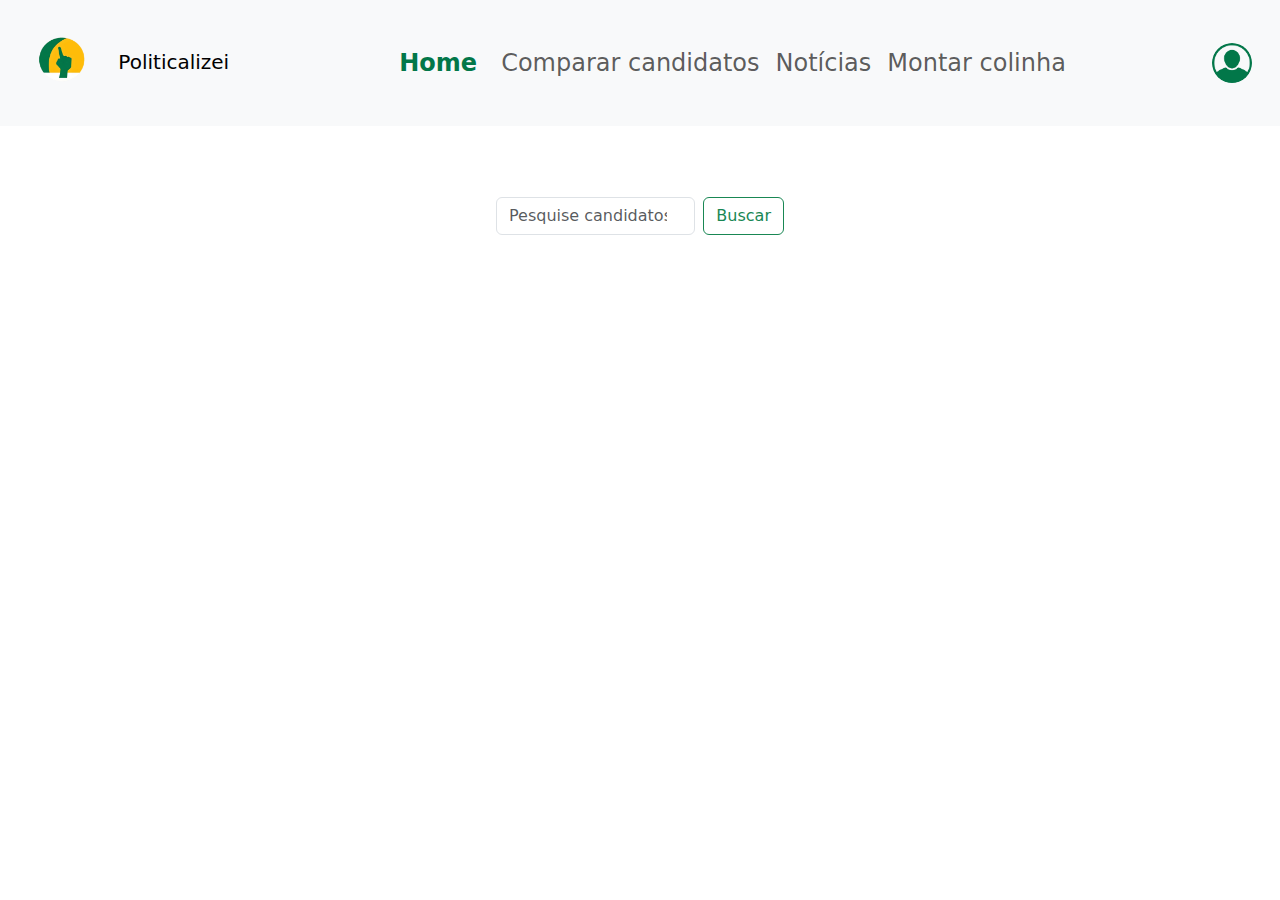
==== index.html @ 37c53d86 "first commit" ====
<!DOCTYPE html>
<html lang="pt-br">

<head>
    <title>Politicalizei</title>
    <meta charset="UTF-8">
    <meta name="viewport" content="width=device-width, initial-scale=1.0">
    <link href="https://cdn.jsdelivr.net/npm/bootstrap@5.3.3/dist/css/bootstrap.min.css" rel="stylesheet"
        integrity="sha384-QWTKZyjpPEjISv5WaRU9OFeRpok6YctnYmDr5pNlyT2bRjXh0JMhjY6hW+ALEwIH" crossorigin="anonymous">
    <link href="styles.css" rel="stylesheet"/>
</head>

<body>
    <nav class="navbar navbar-expand-lg bg-body-tertiary">
        <div class="container-fluid">
            <a class="navbar-brand" href="#">
                <img src="/assets/logo.png" alt="Politicalizei" width="100" height="100">
                Politicalizei
            </a>
          <button class="navbar-toggler" type="button" data-bs-toggle="collapse" data-bs-target="#navbarNav" aria-controls="navbarNav" aria-expanded="false" aria-label="Navegação">
            <span class="navbar-toggler-icon"></span>
          </button>
          <div class="collapse navbar-collapse justify-content-center" id="navbarNav">
            <ul class="navbar-nav">
              <li class="nav-item active">
                <a class="nav-link" aria-current="page" href="index.html">Home</a>
              </li>
              <li class="nav-item">
                <a class="nav-link" href="comparar.html">Comparar candidatos</a>
              </li>
              <li class="nav-item">
                <a class="nav-link" href="noticias.html">Notícias</a>
              </li>
              <li class="nav-item">
                <a class="nav-link" href="colinha.html">Montar colinha</a>
              </li>
            </ul>          
          </div>
          <a class="navbar-brand" href="#">
            <img src="/assets/user.png" alt="user" style="width:40px;" class="rounded-pill"> 
          </a>
        </div>
      </nav>
      <div id="home">
        <div class="container-custom d-flex justify-content-center align-items-center">
            <div class="text-center w-25 p-3" style="min-width: 320px;">
                <form class="d-flex" role="search">
                    <input class="form-control me-2" type="search" placeholder="Pesquise candidatos..." aria-label="Pesquise candidatos...">
                    <button class="btn btn-outline-success" type="submit">Buscar</button>
                  </form>
            </div>
        </div>
      </div>
    <script src="https://cdn.jsdelivr.net/npm/bootstrap@5.3.3/dist/js/bootstrap.bundle.min.js"
        integrity="sha384-YvpcrYf0tY3lHB60NNkmXc5s9fDVZLESaAA55NDzOxhy9GkcIdslK1eN7N6jIeHz"
        crossorigin="anonymous"></script>
    <script src="https://cdn.jsdelivr.net/npm/@popperjs/core@2.11.8/dist/umd/popper.min.js"
        integrity="sha384-I7E8VVD/ismYTF4hNIPjVp/Zjvgyol6VFvRkX/vR+Vc4jQkC+hVqc2pM8ODewa9r"
        crossorigin="anonymous"></script>
    <script src="https://cdn.jsdelivr.net/npm/bootstrap@5.3.3/dist/js/bootstrap.min.js"
        integrity="sha384-0pUGZvbkm6XF6gxjEnlmuGrJXVbNuzT9qBBavbLwCsOGabYfZo0T0to5eqruptLy"
        crossorigin="anonymous"></script>
</body>

</html>
---- styles.css ----
.nav-item {
    /* Define um tamanho de fonte padrão que será sobrescrito pelo JavaScript */
    font-size: 24px;
}

.container-custom {
    height: 20vh; /* Define a altura do contêiner */
}

.nav-item.active , .nav-item.active a {
    color: #027749;
    font-weight: bold;
    padding-right: 0.5rem;
    padding-left: 0.5rem;
  }

.nav-link:hover {
    color: #FFBC09;
    font-weight: bold;
}
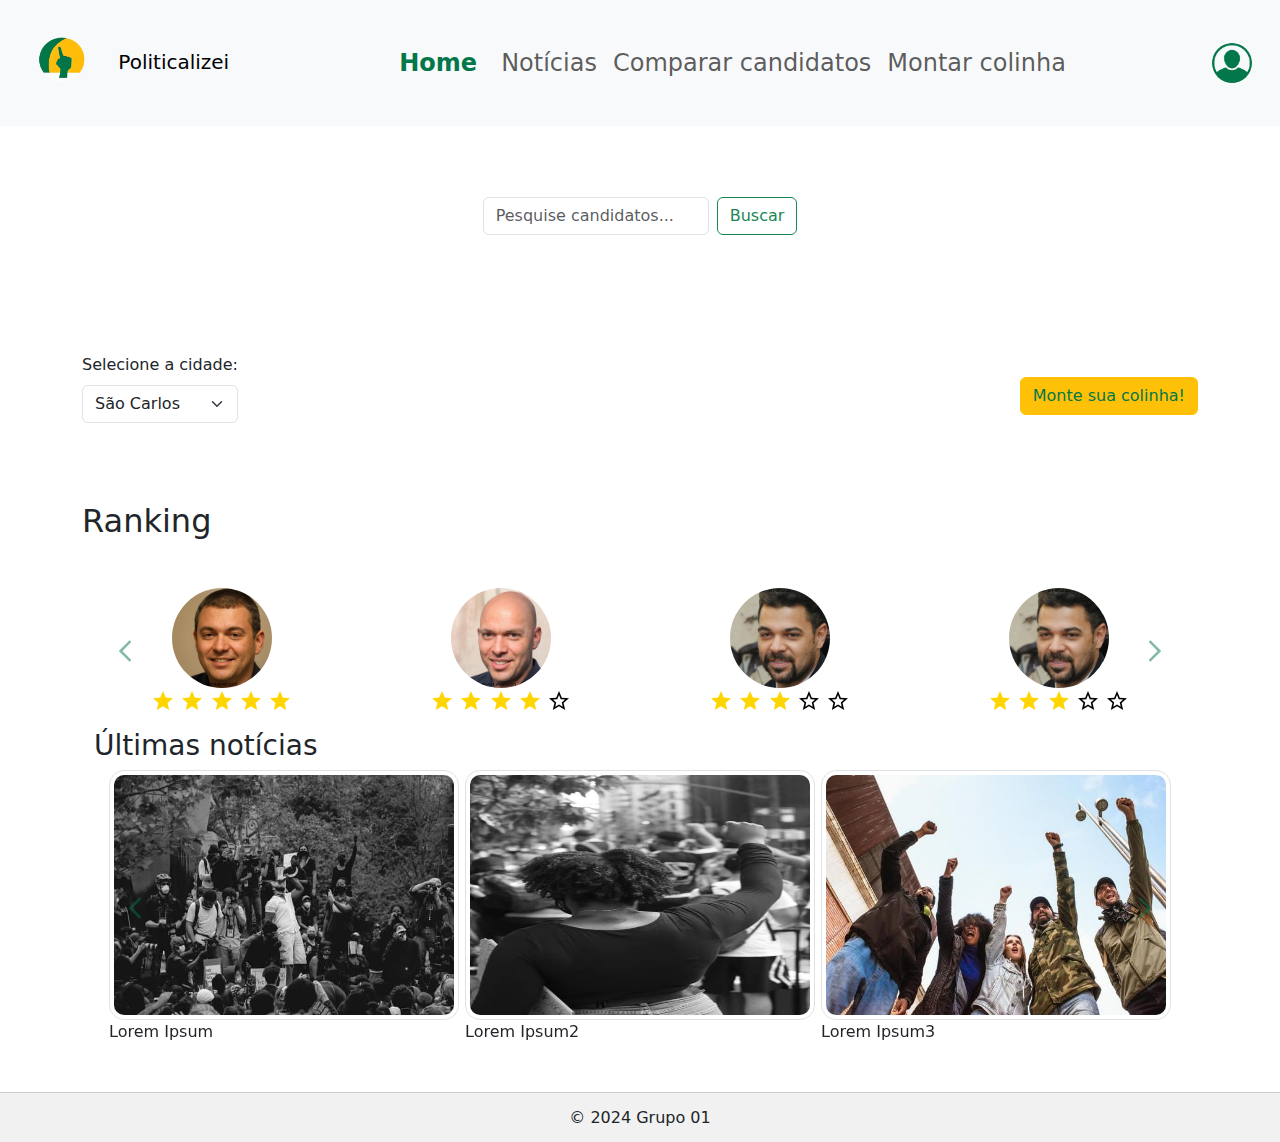
==== commit c0f567b7: "03/08/2024 commit" ====
--- a/index.html
+++ b/index.html
@@ -2,64 +2,369 @@
 <html lang="pt-br">
 
 <head>
-    <title>Politicalizei</title>
-    <meta charset="UTF-8">
-    <meta name="viewport" content="width=device-width, initial-scale=1.0">
-    <link href="https://cdn.jsdelivr.net/npm/bootstrap@5.3.3/dist/css/bootstrap.min.css" rel="stylesheet"
-        integrity="sha384-QWTKZyjpPEjISv5WaRU9OFeRpok6YctnYmDr5pNlyT2bRjXh0JMhjY6hW+ALEwIH" crossorigin="anonymous">
-    <link href="styles.css" rel="stylesheet"/>
+  <title>Politicalizei</title>
+  <meta charset="UTF-8">
+  <meta name="viewport" content="width=device-width, initial-scale=1.0">
+  <link href="https://cdn.jsdelivr.net/npm/bootstrap@5.3.3/dist/css/bootstrap.min.css" rel="stylesheet"
+    integrity="sha384-QWTKZyjpPEjISv5WaRU9OFeRpok6YctnYmDr5pNlyT2bRjXh0JMhjY6hW+ALEwIH" crossorigin="anonymous">
+  <link href="styles.css" rel="stylesheet">
+  <script src="https://code.jquery.com/jquery-1.9.1.min.js"></script>
 </head>
 
 <body>
-    <nav class="navbar navbar-expand-lg bg-body-tertiary">
+  <nav class="navbar navbar-expand-lg bg-body-tertiary">
+    <div class="container-fluid">
+      <a class="navbar-brand" href="#">
+        <img src="/assets/logo.png" alt="Politicalizei" width="100" height="100">
+        Politicalizei
+      </a>
+      <button class="navbar-toggler" type="button" data-bs-toggle="collapse" data-bs-target="#navbarNav"
+        aria-controls="navbarNav" aria-expanded="false" aria-label="Navegação">
+        <span class="navbar-toggler-icon"></span>
+      </button>
+      <div class="collapse navbar-collapse justify-content-center" id="navbarNav">
+        <ul class="navbar-nav">
+          <li class="nav-item active">
+            <a class="nav-link" aria-current="page" href="index.html">Home</a>
+          </li>
+          <li class="nav-item">
+            <a class="nav-link" href="noticias.html">Notícias</a>
+          </li>
+          <li class="nav-item">
+            <a class="nav-link" href="comparar.html">Comparar candidatos</a>
+          </li>
+          <li class="nav-item">
+            <a class="nav-link" href="colinha.html">Montar colinha</a>
+          </li>
+        </ul>
+      </div>
+      <a class="navbar-brand" href="#">
+        <img src="/assets/user.png" alt="user" style="width:40px;" class="rounded-pill">
+      </a>
+    </div>
+  </nav>
+  <div id="home" class="container">
+    <div class="container-custom d-flex justify-content-center align-items-center">
+      <div class="text-center w-40 p-3" style="min-width: 320px;">
+        <form class="d-flex" role="search">
+          <input class="form-control me-2" type="search" placeholder="Pesquise candidatos..."
+            aria-label="Pesquise candidatos...">
+          <button class="btn btn-outline-success" type="submit">Buscar</button>
+        </form>
+      </div>
+    </div>
+    <div class="container-custom d-flex justify-content-between align-items-center">
+      <div class="mb-3">
+        <label for="disabledSelect" class="form-label">Selecione a cidade:</label>
+        <select id="disabledSelect" class="form-select">
+          <option>São Carlos</option>
+          <option>Tiête</option>
+          <option>Araras</option>
+        </select>
+      </div>
+      <div>
+        <button type="button" class="btn btn-warning text-color-azul">Monte sua colinha!</button>
+      </div>
+    </div>
+    <div class="mt-3">
+      <h2>Ranking</h2>
+      <div class="container-fluid mt-5 mb-3">
+        <div id="carouselRanking" class="carousel slide">
+          <div class="carousel-inner">
+            <div class="carousel-item active">
+              <div class="row">
+                <div class="col cand">
+                  <img src="./assets/candidates/can1.jpeg" class="rounded-circle img-cand"
+                    alt="Candidato á prefeito Robson">
+                  <div>
+                    <svg xmlns="http://www.w3.org/2000/svg" width="24" height="24" viewBox="0 0 24 24">
+                      <path fill="#ffd500"
+                        d="M12 17.27L18.18 21l-1.64-7.03L22 9.24l-7.19-.62L12 2L9.19 8.62L2 9.24l5.45 4.73L5.82 21z" />
+                    </svg>
+                    <svg xmlns="http://www.w3.org/2000/svg" width="24" height="24" viewBox="0 0 24 24">
+                      <path fill="#ffd500"
+                        d="M12 17.27L18.18 21l-1.64-7.03L22 9.24l-7.19-.62L12 2L9.19 8.62L2 9.24l5.45 4.73L5.82 21z" />
+                    </svg>
+                    <svg xmlns="http://www.w3.org/2000/svg" width="24" height="24" viewBox="0 0 24 24">
+                      <path fill="#ffd500"
+                        d="M12 17.27L18.18 21l-1.64-7.03L22 9.24l-7.19-.62L12 2L9.19 8.62L2 9.24l5.45 4.73L5.82 21z" />
+                    </svg>
+                    <svg xmlns="http://www.w3.org/2000/svg" width="24" height="24" viewBox="0 0 24 24">
+                      <path fill="#ffd500"
+                        d="M12 17.27L18.18 21l-1.64-7.03L22 9.24l-7.19-.62L12 2L9.19 8.62L2 9.24l5.45 4.73L5.82 21z" />
+                    </svg>
+                    <svg xmlns="http://www.w3.org/2000/svg" width="24" height="24" viewBox="0 0 24 24">
+                      <path fill="#ffd500"
+                        d="M12 17.27L18.18 21l-1.64-7.03L22 9.24l-7.19-.62L12 2L9.19 8.62L2 9.24l5.45 4.73L5.82 21z" />
+                    </svg>
+                  </div>
+                </div>
+                <div class="col cand">
+                  <img src="./assets/candidates/can2.jpeg" class="rounded-circle img-cand" alt="...">
+                  <div>
+                    <svg xmlns="http://www.w3.org/2000/svg" width="24" height="24" viewBox="0 0 24 24">
+                      <path fill="#ffd500"
+                        d="M12 17.27L18.18 21l-1.64-7.03L22 9.24l-7.19-.62L12 2L9.19 8.62L2 9.24l5.45 4.73L5.82 21z" />
+                    </svg>
+                    <svg xmlns="http://www.w3.org/2000/svg" width="24" height="24" viewBox="0 0 24 24">
+                      <path fill="#ffd500"
+                        d="M12 17.27L18.18 21l-1.64-7.03L22 9.24l-7.19-.62L12 2L9.19 8.62L2 9.24l5.45 4.73L5.82 21z" />
+                    </svg>
+                    <svg xmlns="http://www.w3.org/2000/svg" width="24" height="24" viewBox="0 0 24 24">
+                      <path fill="#ffd500"
+                        d="M12 17.27L18.18 21l-1.64-7.03L22 9.24l-7.19-.62L12 2L9.19 8.62L2 9.24l5.45 4.73L5.82 21z" />
+                    </svg>
+                    <svg xmlns="http://www.w3.org/2000/svg" width="24" height="24" viewBox="0 0 24 24">
+                      <path fill="#ffd500"
+                        d="M12 17.27L18.18 21l-1.64-7.03L22 9.24l-7.19-.62L12 2L9.19 8.62L2 9.24l5.45 4.73L5.82 21z" />
+                    </svg>
+                    <svg xmlns="http://www.w3.org/2000/svg" width="24" height="24" viewBox="0 0 24 24">
+                      <path fill="black"
+                        d="m12 15.39l-3.76 2.27l.99-4.28l-3.32-2.88l4.38-.37L12 6.09l1.71 4.04l4.38.37l-3.32 2.88l.99 4.28M22 9.24l-7.19-.61L12 2L9.19 8.63L2 9.24l5.45 4.73L5.82 21L12 17.27L18.18 21l-1.64-7.03z" />
+                    </svg>
+                  </div>
+                </div>
+                <div class="col cand">
+                  <img src="./assets/candidates/can3.jpeg" class="rounded-circle img-cand" alt="...">
+                  <div>
+                    <svg xmlns="http://www.w3.org/2000/svg" width="24" height="24" viewBox="0 0 24 24">
+                      <path fill="#ffd500"
+                        d="M12 17.27L18.18 21l-1.64-7.03L22 9.24l-7.19-.62L12 2L9.19 8.62L2 9.24l5.45 4.73L5.82 21z" />
+                    </svg>
+                    <svg xmlns="http://www.w3.org/2000/svg" width="24" height="24" viewBox="0 0 24 24">
+                      <path fill="#ffd500"
+                        d="M12 17.27L18.18 21l-1.64-7.03L22 9.24l-7.19-.62L12 2L9.19 8.62L2 9.24l5.45 4.73L5.82 21z" />
+                    </svg>
+                    <svg xmlns="http://www.w3.org/2000/svg" width="24" height="24" viewBox="0 0 24 24">
+                      <path fill="#ffd500"
+                        d="M12 17.27L18.18 21l-1.64-7.03L22 9.24l-7.19-.62L12 2L9.19 8.62L2 9.24l5.45 4.73L5.82 21z" />
+                    </svg>
+                    <svg xmlns="http://www.w3.org/2000/svg" width="24" height="24" viewBox="0 0 24 24">
+                      <path fill="black"
+                        d="m12 15.39l-3.76 2.27l.99-4.28l-3.32-2.88l4.38-.37L12 6.09l1.71 4.04l4.38.37l-3.32 2.88l.99 4.28M22 9.24l-7.19-.61L12 2L9.19 8.63L2 9.24l5.45 4.73L5.82 21L12 17.27L18.18 21l-1.64-7.03z" />
+                    </svg>
+                    <svg xmlns="http://www.w3.org/2000/svg" width="24" height="24" viewBox="0 0 24 24">
+                      <path fill="black"
+                        d="m12 15.39l-3.76 2.27l.99-4.28l-3.32-2.88l4.38-.37L12 6.09l1.71 4.04l4.38.37l-3.32 2.88l.99 4.28M22 9.24l-7.19-.61L12 2L9.19 8.63L2 9.24l5.45 4.73L5.82 21L12 17.27L18.18 21l-1.64-7.03z" />
+                    </svg>
+                  </div>
+                </div>
+                <div class="col cand">
+                  <img src="./assets/candidates/can3.jpeg" class="rounded-circle img-cand" alt="...">
+                  <div>
+                    <svg xmlns="http://www.w3.org/2000/svg" width="24" height="24" viewBox="0 0 24 24">
+                      <path fill="#ffd500"
+                        d="M12 17.27L18.18 21l-1.64-7.03L22 9.24l-7.19-.62L12 2L9.19 8.62L2 9.24l5.45 4.73L5.82 21z" />
+                    </svg>
+                    <svg xmlns="http://www.w3.org/2000/svg" width="24" height="24" viewBox="0 0 24 24">
+                      <path fill="#ffd500"
+                        d="M12 17.27L18.18 21l-1.64-7.03L22 9.24l-7.19-.62L12 2L9.19 8.62L2 9.24l5.45 4.73L5.82 21z" />
+                    </svg>
+                    <svg xmlns="http://www.w3.org/2000/svg" width="24" height="24" viewBox="0 0 24 24">
+                      <path fill="#ffd500"
+                        d="M12 17.27L18.18 21l-1.64-7.03L22 9.24l-7.19-.62L12 2L9.19 8.62L2 9.24l5.45 4.73L5.82 21z" />
+                    </svg>
+                    <svg xmlns="http://www.w3.org/2000/svg" width="24" height="24" viewBox="0 0 24 24">
+                      <path fill="black"
+                        d="m12 15.39l-3.76 2.27l.99-4.28l-3.32-2.88l4.38-.37L12 6.09l1.71 4.04l4.38.37l-3.32 2.88l.99 4.28M22 9.24l-7.19-.61L12 2L9.19 8.63L2 9.24l5.45 4.73L5.82 21L12 17.27L18.18 21l-1.64-7.03z" />
+                    </svg>
+                    <svg xmlns="http://www.w3.org/2000/svg" width="24" height="24" viewBox="0 0 24 24">
+                      <path fill="black"
+                        d="m12 15.39l-3.76 2.27l.99-4.28l-3.32-2.88l4.38-.37L12 6.09l1.71 4.04l4.38.37l-3.32 2.88l.99 4.28M22 9.24l-7.19-.61L12 2L9.19 8.63L2 9.24l5.45 4.73L5.82 21L12 17.27L18.18 21l-1.64-7.03z" />
+                    </svg>
+                  </div>
+                </div>
+              </div>
+            </div>
+            <div class="carousel-item">
+              <div class="row">
+                <div class="col cand">
+                  <img src="./assets/candidates/can1.jpeg" class="rounded-circle img-cand"
+                    alt="Candidato á prefeito Robson">
+                  <div>
+                    <svg xmlns="http://www.w3.org/2000/svg" width="24" height="24" viewBox="0 0 24 24">
+                      <path fill="#ffd500"
+                        d="M12 17.27L18.18 21l-1.64-7.03L22 9.24l-7.19-.62L12 2L9.19 8.62L2 9.24l5.45 4.73L5.82 21z" />
+                    </svg>
+                    <svg xmlns="http://www.w3.org/2000/svg" width="24" height="24" viewBox="0 0 24 24">
+                      <path fill="#ffd500"
+                        d="M12 17.27L18.18 21l-1.64-7.03L22 9.24l-7.19-.62L12 2L9.19 8.62L2 9.24l5.45 4.73L5.82 21z" />
+                    </svg>
+                    <svg xmlns="http://www.w3.org/2000/svg" width="24" height="24" viewBox="0 0 24 24">
+                      <path fill="#ffd500"
+                        d="M12 17.27L18.18 21l-1.64-7.03L22 9.24l-7.19-.62L12 2L9.19 8.62L2 9.24l5.45 4.73L5.82 21z" />
+                    </svg>
+                    <svg xmlns="http://www.w3.org/2000/svg" width="24" height="24" viewBox="0 0 24 24">
+                      <path fill="#ffd500"
+                        d="M12 17.27L18.18 21l-1.64-7.03L22 9.24l-7.19-.62L12 2L9.19 8.62L2 9.24l5.45 4.73L5.82 21z" />
+                    </svg>
+                    <svg xmlns="http://www.w3.org/2000/svg" width="24" height="24" viewBox="0 0 24 24">
+                      <path fill="#ffd500"
+                        d="M12 17.27L18.18 21l-1.64-7.03L22 9.24l-7.19-.62L12 2L9.19 8.62L2 9.24l5.45 4.73L5.82 21z" />
+                    </svg>
+                  </div>
+                </div>
+                <div class="col cand">
+                  <img src="./assets/candidates/can2.jpeg" class="rounded-circle img-cand" alt="...">
+                  <div>
+                    <svg xmlns="http://www.w3.org/2000/svg" width="24" height="24" viewBox="0 0 24 24">
+                      <path fill="#ffd500"
+                        d="M12 17.27L18.18 21l-1.64-7.03L22 9.24l-7.19-.62L12 2L9.19 8.62L2 9.24l5.45 4.73L5.82 21z" />
+                    </svg>
+                    <svg xmlns="http://www.w3.org/2000/svg" width="24" height="24" viewBox="0 0 24 24">
+                      <path fill="#ffd500"
+                        d="M12 17.27L18.18 21l-1.64-7.03L22 9.24l-7.19-.62L12 2L9.19 8.62L2 9.24l5.45 4.73L5.82 21z" />
+                    </svg>
+                    <svg xmlns="http://www.w3.org/2000/svg" width="24" height="24" viewBox="0 0 24 24">
+                      <path fill="#ffd500"
+                        d="M12 17.27L18.18 21l-1.64-7.03L22 9.24l-7.19-.62L12 2L9.19 8.62L2 9.24l5.45 4.73L5.82 21z" />
+                    </svg>
+                    <svg xmlns="http://www.w3.org/2000/svg" width="24" height="24" viewBox="0 0 24 24">
+                      <path fill="#ffd500"
+                        d="M12 17.27L18.18 21l-1.64-7.03L22 9.24l-7.19-.62L12 2L9.19 8.62L2 9.24l5.45 4.73L5.82 21z" />
+                    </svg>
+                    <svg xmlns="http://www.w3.org/2000/svg" width="24" height="24" viewBox="0 0 24 24">
+                      <path fill="black"
+                        d="m12 15.39l-3.76 2.27l.99-4.28l-3.32-2.88l4.38-.37L12 6.09l1.71 4.04l4.38.37l-3.32 2.88l.99 4.28M22 9.24l-7.19-.61L12 2L9.19 8.63L2 9.24l5.45 4.73L5.82 21L12 17.27L18.18 21l-1.64-7.03z" />
+                    </svg>
+                  </div>
+                </div>
+                <div class="col cand">
+                  <img src="./assets/candidates/can3.jpeg" class="rounded-circle img-cand" alt="...">
+                  <div>
+                    <svg xmlns="http://www.w3.org/2000/svg" width="24" height="24" viewBox="0 0 24 24">
+                      <path fill="#ffd500"
+                        d="M12 17.27L18.18 21l-1.64-7.03L22 9.24l-7.19-.62L12 2L9.19 8.62L2 9.24l5.45 4.73L5.82 21z" />
+                    </svg>
+                    <svg xmlns="http://www.w3.org/2000/svg" width="24" height="24" viewBox="0 0 24 24">
+                      <path fill="#ffd500"
+                        d="M12 17.27L18.18 21l-1.64-7.03L22 9.24l-7.19-.62L12 2L9.19 8.62L2 9.24l5.45 4.73L5.82 21z" />
+                    </svg>
+                    <svg xmlns="http://www.w3.org/2000/svg" width="24" height="24" viewBox="0 0 24 24">
+                      <path fill="#ffd500"
+                        d="M12 17.27L18.18 21l-1.64-7.03L22 9.24l-7.19-.62L12 2L9.19 8.62L2 9.24l5.45 4.73L5.82 21z" />
+                    </svg>
+                    <svg xmlns="http://www.w3.org/2000/svg" width="24" height="24" viewBox="0 0 24 24">
+                      <path fill="black"
+                        d="m12 15.39l-3.76 2.27l.99-4.28l-3.32-2.88l4.38-.37L12 6.09l1.71 4.04l4.38.37l-3.32 2.88l.99 4.28M22 9.24l-7.19-.61L12 2L9.19 8.63L2 9.24l5.45 4.73L5.82 21L12 17.27L18.18 21l-1.64-7.03z" />
+                    </svg>
+                    <svg xmlns="http://www.w3.org/2000/svg" width="24" height="24" viewBox="0 0 24 24">
+                      <path fill="black"
+                        d="m12 15.39l-3.76 2.27l.99-4.28l-3.32-2.88l4.38-.37L12 6.09l1.71 4.04l4.38.37l-3.32 2.88l.99 4.28M22 9.24l-7.19-.61L12 2L9.19 8.63L2 9.24l5.45 4.73L5.82 21L12 17.27L18.18 21l-1.64-7.03z" />
+                    </svg>
+                  </div>
+                </div>
+                <div class="col cand">
+                  <img src="./assets/candidates/can3.jpeg" class="rounded-circle img-cand" alt="...">
+                  <div>
+                    <svg xmlns="http://www.w3.org/2000/svg" width="24" height="24" viewBox="0 0 24 24">
+                      <path fill="#ffd500"
+                        d="M12 17.27L18.18 21l-1.64-7.03L22 9.24l-7.19-.62L12 2L9.19 8.62L2 9.24l5.45 4.73L5.82 21z" />
+                    </svg>
+                    <svg xmlns="http://www.w3.org/2000/svg" width="24" height="24" viewBox="0 0 24 24">
+                      <path fill="#ffd500"
+                        d="M12 17.27L18.18 21l-1.64-7.03L22 9.24l-7.19-.62L12 2L9.19 8.62L2 9.24l5.45 4.73L5.82 21z" />
+                    </svg>
+                    <svg xmlns="http://www.w3.org/2000/svg" width="24" height="24" viewBox="0 0 24 24">
+                      <path fill="#ffd500"
+                        d="M12 17.27L18.18 21l-1.64-7.03L22 9.24l-7.19-.62L12 2L9.19 8.62L2 9.24l5.45 4.73L5.82 21z" />
+                    </svg>
+                    <svg xmlns="http://www.w3.org/2000/svg" width="24" height="24" viewBox="0 0 24 24">
+                      <path fill="black"
+                        d="m12 15.39l-3.76 2.27l.99-4.28l-3.32-2.88l4.38-.37L12 6.09l1.71 4.04l4.38.37l-3.32 2.88l.99 4.28M22 9.24l-7.19-.61L12 2L9.19 8.63L2 9.24l5.45 4.73L5.82 21L12 17.27L18.18 21l-1.64-7.03z" />
+                    </svg>
+                    <svg xmlns="http://www.w3.org/2000/svg" width="24" height="24" viewBox="0 0 24 24">
+                      <path fill="black"
+                        d="m12 15.39l-3.76 2.27l.99-4.28l-3.32-2.88l4.38-.37L12 6.09l1.71 4.04l4.38.37l-3.32 2.88l.99 4.28M22 9.24l-7.19-.61L12 2L9.19 8.63L2 9.24l5.45 4.73L5.82 21L12 17.27L18.18 21l-1.64-7.03z" />
+                    </svg>
+                  </div>
+                </div>
+              </div>
+            </div>
+          </div>
+          <button class="carousel-control-prev" type="button" data-bs-target="#carouselRanking" data-bs-slide="prev">
+              <span class="previous"><svg xmlns="http://www.w3.org/2000/svg" width="24" height="24" viewBox="0 0 20 20"><path fill="#027749" d="m4 10l9 9l1.4-1.5L7 10l7.4-7.5L13 1z"/></svg></span>
+            <span class="visually-hidden">Previous</span>
+          </button>
+          <button class="carousel-control-next" type="button" data-bs-target="#carouselRanking" data-bs-slide="next">
+            <span class="next"><svg xmlns="http://www.w3.org/2000/svg" width="24" height="24" viewBox="0 0 20 20"><path fill="#027749" d="M7 1L5.6 2.5L13 10l-7.4 7.5L7 19l9-9z"/></svg></span>
+            <span class="visually-hidden">Next</span>
+          </button>
+        </div>
+      </div>
+      <div class="mt-3 container">
+        <h3>Últimas notícias</h3>
         <div class="container-fluid">
-            <a class="navbar-brand" href="#">
-                <img src="/assets/logo.png" alt="Politicalizei" width="100" height="100">
-                Politicalizei
-            </a>
-          <button class="navbar-toggler" type="button" data-bs-toggle="collapse" data-bs-target="#navbarNav" aria-controls="navbarNav" aria-expanded="false" aria-label="Navegação">
-            <span class="navbar-toggler-icon"></span>
-          </button>
-          <div class="collapse navbar-collapse justify-content-center" id="navbarNav">
-            <ul class="navbar-nav">
-              <li class="nav-item active">
-                <a class="nav-link" aria-current="page" href="index.html">Home</a>
-              </li>
-              <li class="nav-item">
-                <a class="nav-link" href="comparar.html">Comparar candidatos</a>
-              </li>
-              <li class="nav-item">
-                <a class="nav-link" href="noticias.html">Notícias</a>
-              </li>
-              <li class="nav-item">
-                <a class="nav-link" href="colinha.html">Montar colinha</a>
-              </li>
-            </ul>          
+          <div id="carouselUltimasNoticias" class="carousel slide">
+            <div class="carousel-inner">
+              <div class="carousel-item active">
+                <div class="d-flex justify-content-around">
+                  <div>
+                    <img src="./assets/notices/not1.png" class="img-thumbnail"
+                      style="height: 250px; width: 350px; border-radius: 15px;" alt="...">
+                    <a class="nav-link" href="noticias.html">Lorem Ipsum</a>
+                  </div>
+                  <div>
+                    <img src="./assets/notices/not2.png" class="img-thumbnail"
+                      style="height: 250px; width: 350px; border-radius: 15px;" alt="...">
+                    <a class="nav-link" href="noticias.html">Lorem Ipsum2</a>
+                  </div>
+                  <div>
+                    <img src="./assets/notices/not3.png" class="img-thumbnail"
+                      style="height: 250px; width: 350px; border-radius: 15px;" alt="...">
+                    <a class="nav-link" href="noticias.html">Lorem Ipsum3</a>
+                  </div>
+                </div>
+              </div>
+              <div class="carousel-item">
+                <div class="d-flex justify-content-around">
+                  <div>
+                    <img src="./assets/notices/not4.png" class="img-thumbnail"
+                      style="height: 250px; width: 350px; border-radius: 15px;" alt="...">
+                    <a class="nav-link" href="noticias.html">Lorem Ipsum4</a>
+                  </div>
+                  <div>
+                    <img src="./assets/notices/not5.png" class="img-thumbnail"
+                      style="height: 250px; width: 350px; border-radius: 15px;" alt="...">
+                    <a class="nav-link" href="noticias.html">Lorem Ipsum5</a>
+                  </div>
+                  <div>
+                    <img src="./assets/notices/not6.png" class="img-thumbnail"
+                      style="height: 250px; width: 350px; border-radius: 15px;" alt="...">
+                    <a class="nav-link" href="noticias.html">Lorem Ipsum6</a>
+                  </div>
+                </div>
+              </div>
+            </div>
+            <button class="carousel-control-prev" type="button" data-bs-target="#carouselUltimasNoticias"
+              data-bs-slide="prev">
+              <span class="previous-news"><svg xmlns="http://www.w3.org/2000/svg" width="24" height="24" viewBox="0 0 20 20"><path fill="#027749" d="m4 10l9 9l1.4-1.5L7 10l7.4-7.5L13 1z"/></svg></span>
+              <span class="visually-hidden">Previous</span>
+            </button>
+            <button class="carousel-control-next" type="button" data-bs-target="#carouselUltimasNoticias"
+              data-bs-slide="next">
+              <span class="next-news"><svg xmlns="http://www.w3.org/2000/svg" width="24" height="24" viewBox="0 0 20 20"><path fill="#027749" d="M7 1L5.6 2.5L13 10l-7.4 7.5L7 19l9-9z"/></svg></span>
+              <span class="visually-hidden">Next</span>
+            </button>
           </div>
-          <a class="navbar-brand" href="#">
-            <img src="/assets/user.png" alt="user" style="width:40px;" class="rounded-pill"> 
-          </a>
         </div>
-      </nav>
-      <div id="home">
-        <div class="container-custom d-flex justify-content-center align-items-center">
-            <div class="text-center w-25 p-3" style="min-width: 320px;">
-                <form class="d-flex" role="search">
-                    <input class="form-control me-2" type="search" placeholder="Pesquise candidatos..." aria-label="Pesquise candidatos...">
-                    <button class="btn btn-outline-success" type="submit">Buscar</button>
-                  </form>
-            </div>
-        </div>
-      </div>
-    <script src="https://cdn.jsdelivr.net/npm/bootstrap@5.3.3/dist/js/bootstrap.bundle.min.js"
-        integrity="sha384-YvpcrYf0tY3lHB60NNkmXc5s9fDVZLESaAA55NDzOxhy9GkcIdslK1eN7N6jIeHz"
-        crossorigin="anonymous"></script>
-    <script src="https://cdn.jsdelivr.net/npm/@popperjs/core@2.11.8/dist/umd/popper.min.js"
-        integrity="sha384-I7E8VVD/ismYTF4hNIPjVp/Zjvgyol6VFvRkX/vR+Vc4jQkC+hVqc2pM8ODewa9r"
-        crossorigin="anonymous"></script>
-    <script src="https://cdn.jsdelivr.net/npm/bootstrap@5.3.3/dist/js/bootstrap.min.js"
-        integrity="sha384-0pUGZvbkm6XF6gxjEnlmuGrJXVbNuzT9qBBavbLwCsOGabYfZo0T0to5eqruptLy"
-        crossorigin="anonymous"></script>
+      </div>
+    </div>
+  </div>
+  </div>
+  <script src="https://cdn.jsdelivr.net/npm/bootstrap@5.3.3/dist/js/bootstrap.bundle.min.js"
+    integrity="sha384-YvpcrYf0tY3lHB60NNkmXc5s9fDVZLESaAA55NDzOxhy9GkcIdslK1eN7N6jIeHz"
+    crossorigin="anonymous"></script>
+  <script src="https://cdn.jsdelivr.net/npm/@popperjs/core@2.11.8/dist/umd/popper.min.js"
+    integrity="sha384-I7E8VVD/ismYTF4hNIPjVp/Zjvgyol6VFvRkX/vR+Vc4jQkC+hVqc2pM8ODewa9r"
+    crossorigin="anonymous"></script>
+  <script src="https://cdn.jsdelivr.net/npm/bootstrap@5.3.3/dist/js/bootstrap.min.js"
+    integrity="sha384-0pUGZvbkm6XF6gxjEnlmuGrJXVbNuzT9qBBavbLwCsOGabYfZo0T0to5eqruptLy"
+    crossorigin="anonymous"></script>
+  <footer class="mt-5">
+    <p>&copy; 2024 Grupo 01</p>
+  </footer>
 </body>
 
+
 </html>--- a/styles.css
+++ b/styles.css
@@ -17,4 +17,84 @@
 .nav-link:hover {
     color: #FFBC09;
     font-weight: bold;
+}
+
+.custom-col-noticias {
+    padding: 20px;
+   /* margin: 10px 0;*/
+}
+
+.content-noticias {
+    background-color: #f8f9fa;
+    padding: 20px;
+    border-radius: 5px;
+    text-align: center;
+}
+
+.noticias-imagem {
+    width: 100%; 
+    height: 100%;
+}
+
+
+.text-color-azul{
+    color: #027749
+}
+
+.text-color-azul:hover{
+    background-color: #027749;
+    color: #FFBC09;
+}
+
+.cand {
+    text-align: center;
+}
+
+.img-cand {
+    width: 100px;
+}
+
+.justify-text {
+    text-align: justify;
+}
+
+.content-noticias:hover {
+    cursor: pointer;
+    background-color: rgb(202, 200, 200);
+}
+
+@media (max-width: 640px) {
+    .noticias-imagem {
+        max-width: 50%;
+        height: auto;
+    }
+}
+
+footer {
+    display: flex;
+    justify-content: center;
+    align-items: center;
+    height: 50px;
+    background-color: #f1f1f1;
+    border-top: 1px solid #ccc;
+}
+
+footer p {
+    margin: 0;
+}
+
+.previous{
+    margin-left: -100px;
+}
+
+.next {
+    margin-left: 100px;
+}
+
+.previous-news{
+    margin-left: -100px;
+}
+
+.next-news {
+    margin-left: 100px;
 }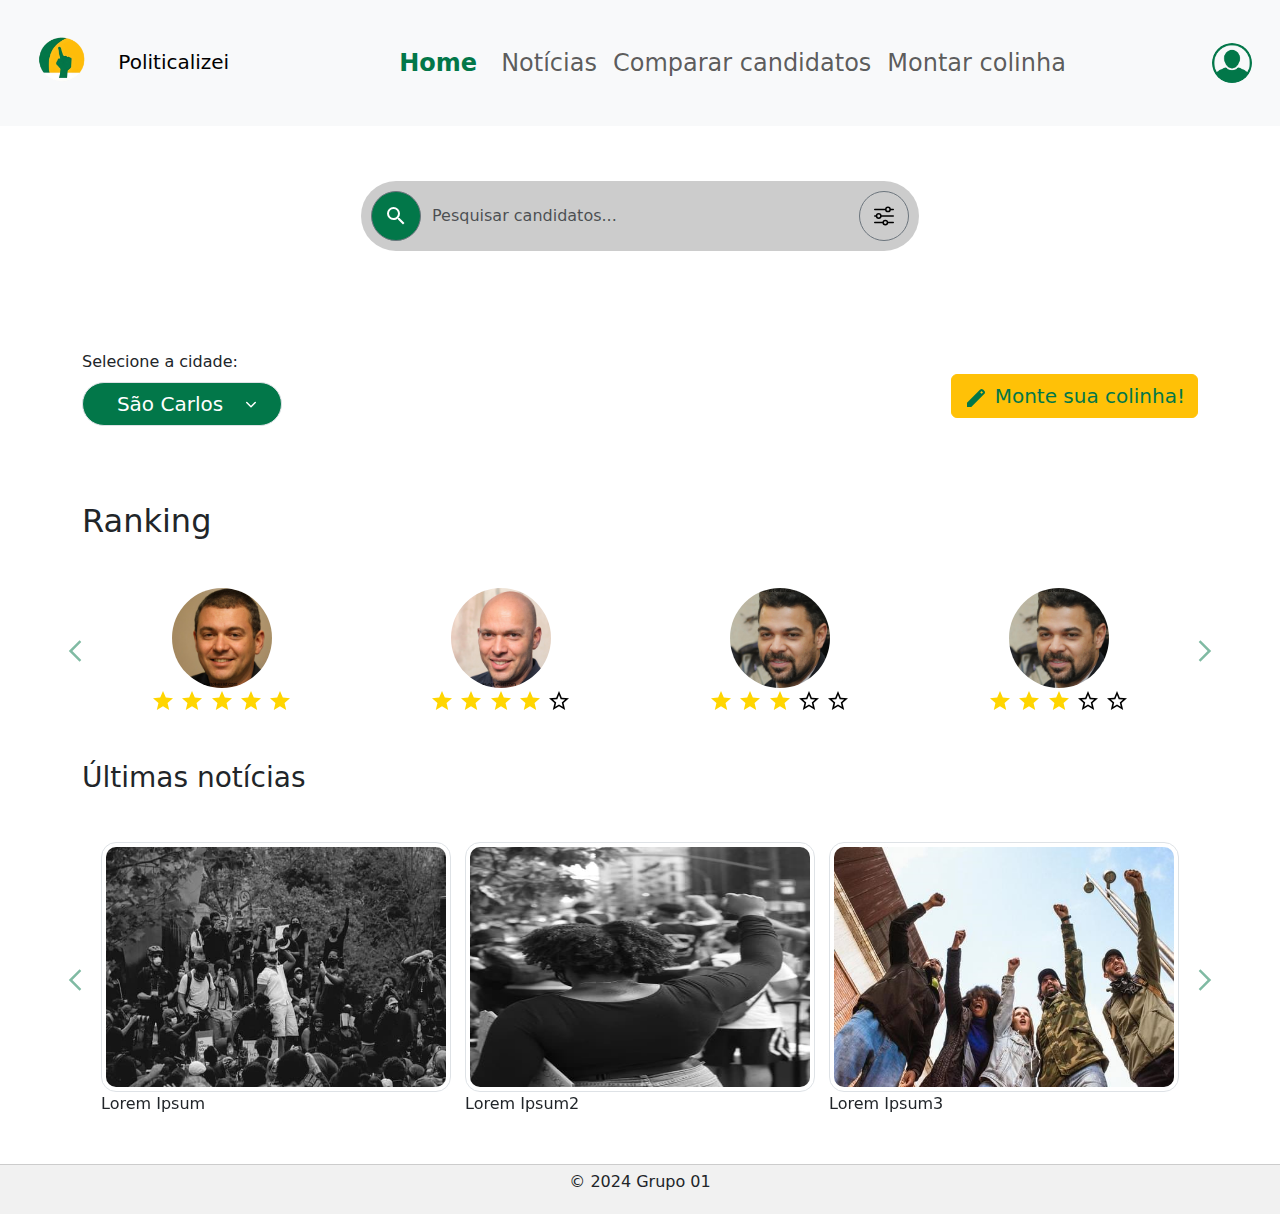
==== commit 3a7c6da4: "update home and news" ====
--- a/index.html
+++ b/index.html
@@ -15,7 +15,8 @@
   <nav class="navbar navbar-expand-lg bg-body-tertiary">
     <div class="container-fluid">
       <a class="navbar-brand" href="#">
-        <img src="/assets/logo.png" alt="Politicalizei" width="100" height="100">
+        <img src="/assets/logo.png" alt="Imagem do Logo do Site Politicalizei mostrando uma mão apontando para cima"
+          width="100" height="100">
         Politicalizei
       </a>
       <button class="navbar-toggler" type="button" data-bs-toggle="collapse" data-bs-target="#navbarNav"
@@ -39,118 +40,125 @@
         </ul>
       </div>
       <a class="navbar-brand" href="#">
-        <img src="/assets/user.png" alt="user" style="width:40px;" class="rounded-pill">
+        <img src="/assets/user.png" alt="Imagem do Usuário Logado no Sistema" style="width:40px;" class="rounded-pill">
       </a>
     </div>
   </nav>
   <div id="home" class="container">
     <div class="container-custom d-flex justify-content-center align-items-center">
-      <div class="text-center w-40 p-3" style="min-width: 320px;">
-        <form class="d-flex" role="search">
-          <input class="form-control me-2" type="search" placeholder="Pesquise candidatos..."
-            aria-label="Pesquise candidatos...">
-          <button class="btn btn-outline-success" type="submit">Buscar</button>
-        </form>
+      <div class="input-group group-search">
+        <button class="btn btn-outline-secondary" id="searchbutton" type="button">
+          <svg xmlns="http://www.w3.org/2000/svg" width="24" height="24" viewBox="0 0 24 24"><path fill="white" d="M15.5 14h-.79l-.28-.27A6.471 6.471 0 0 0 16 9.5A6.5 6.5 0 1 0 9.5 16c1.61 0 3.09-.59 4.23-1.57l.27.28v.79l5 4.99L20.49 19zm-6 0C7.01 14 5 11.99 5 9.5S7.01 5 9.5 5S14 7.01 14 9.5S11.99 14 9.5 14"/></svg>
+        </button>
+        <input type="text" class="form-control" id="search-text" placeholder="Pesquisar candidatos..."
+          aria-label="Recipient's username with two button addons">
+          <button class="btn btn-outline-secondary" id="filterbutton" type="button">
+            <svg xmlns="http://www.w3.org/2000/svg" width="24" height="24" viewBox="0 0 24 24"><path fill="none" stroke="black" stroke-linecap="round" stroke-miterlimit="10" stroke-width="1.5" d="M21.25 12H8.895m-4.361 0H2.75m18.5 6.607h-5.748m-4.361 0H2.75m18.5-13.214h-3.105m-4.361 0H2.75m13.214 2.18a2.18 2.18 0 1 0 0-4.36a2.18 2.18 0 0 0 0 4.36Zm-9.25 6.607a2.18 2.18 0 1 0 0-4.36a2.18 2.18 0 0 0 0 4.36Zm6.607 6.608a2.18 2.18 0 1 0 0-4.361a2.18 2.18 0 0 0 0 4.36Z"/></svg>
+          </button>
       </div>
     </div>
     <div class="container-custom d-flex justify-content-between align-items-center">
       <div class="mb-3">
         <label for="disabledSelect" class="form-label">Selecione a cidade:</label>
-        <select id="disabledSelect" class="form-select">
+        <select id="disabledSelect" class="form-select city-select">
           <option>São Carlos</option>
-          <option>Tiête</option>
+          <option>Tietê</option>
           <option>Araras</option>
         </select>
       </div>
       <div>
-        <button type="button" class="btn btn-warning text-color-azul">Monte sua colinha!</button>
+        <button type="button" class="btn btn-warning text-color-azul"><svg xmlns="http://www.w3.org/2000/svg" width="24"
+            height="24" viewBox="0 0 24 24">
+            <path id="colinha"
+              d="M3 21v-4.25L16.2 3.575q.3-.275.663-.425t.762-.15t.775.15t.65.45L20.425 5q.3.275.438.65T21 6.4q0 .4-.137.763t-.438.662L7.25 21zM17.6 7.8L19 6.4L17.6 5l-1.4 1.4z" />
+          </svg> Monte sua colinha!</button>
       </div>
     </div>
     <div class="mt-3">
       <h2>Ranking</h2>
-      <div class="container-fluid mt-5 mb-3">
+      <div class="container-fluid mt-5 mb-5">
         <div id="carouselRanking" class="carousel slide">
           <div class="carousel-inner">
             <div class="carousel-item active">
               <div class="row">
                 <div class="col cand">
                   <img src="./assets/candidates/can1.jpeg" class="rounded-circle img-cand"
-                    alt="Candidato á prefeito Robson">
-                  <div>
-                    <svg xmlns="http://www.w3.org/2000/svg" width="24" height="24" viewBox="0 0 24 24">
-                      <path fill="#ffd500"
-                        d="M12 17.27L18.18 21l-1.64-7.03L22 9.24l-7.19-.62L12 2L9.19 8.62L2 9.24l5.45 4.73L5.82 21z" />
-                    </svg>
-                    <svg xmlns="http://www.w3.org/2000/svg" width="24" height="24" viewBox="0 0 24 24">
-                      <path fill="#ffd500"
-                        d="M12 17.27L18.18 21l-1.64-7.03L22 9.24l-7.19-.62L12 2L9.19 8.62L2 9.24l5.45 4.73L5.82 21z" />
-                    </svg>
-                    <svg xmlns="http://www.w3.org/2000/svg" width="24" height="24" viewBox="0 0 24 24">
-                      <path fill="#ffd500"
-                        d="M12 17.27L18.18 21l-1.64-7.03L22 9.24l-7.19-.62L12 2L9.19 8.62L2 9.24l5.45 4.73L5.82 21z" />
-                    </svg>
-                    <svg xmlns="http://www.w3.org/2000/svg" width="24" height="24" viewBox="0 0 24 24">
-                      <path fill="#ffd500"
-                        d="M12 17.27L18.18 21l-1.64-7.03L22 9.24l-7.19-.62L12 2L9.19 8.62L2 9.24l5.45 4.73L5.82 21z" />
-                    </svg>
-                    <svg xmlns="http://www.w3.org/2000/svg" width="24" height="24" viewBox="0 0 24 24">
-                      <path fill="#ffd500"
-                        d="M12 17.27L18.18 21l-1.64-7.03L22 9.24l-7.19-.62L12 2L9.19 8.62L2 9.24l5.45 4.73L5.82 21z" />
-                    </svg>
-                  </div>
-                </div>
-                <div class="col cand">
-                  <img src="./assets/candidates/can2.jpeg" class="rounded-circle img-cand" alt="...">
-                  <div>
-                    <svg xmlns="http://www.w3.org/2000/svg" width="24" height="24" viewBox="0 0 24 24">
-                      <path fill="#ffd500"
-                        d="M12 17.27L18.18 21l-1.64-7.03L22 9.24l-7.19-.62L12 2L9.19 8.62L2 9.24l5.45 4.73L5.82 21z" />
-                    </svg>
-                    <svg xmlns="http://www.w3.org/2000/svg" width="24" height="24" viewBox="0 0 24 24">
-                      <path fill="#ffd500"
-                        d="M12 17.27L18.18 21l-1.64-7.03L22 9.24l-7.19-.62L12 2L9.19 8.62L2 9.24l5.45 4.73L5.82 21z" />
-                    </svg>
-                    <svg xmlns="http://www.w3.org/2000/svg" width="24" height="24" viewBox="0 0 24 24">
-                      <path fill="#ffd500"
-                        d="M12 17.27L18.18 21l-1.64-7.03L22 9.24l-7.19-.62L12 2L9.19 8.62L2 9.24l5.45 4.73L5.82 21z" />
-                    </svg>
-                    <svg xmlns="http://www.w3.org/2000/svg" width="24" height="24" viewBox="0 0 24 24">
-                      <path fill="#ffd500"
-                        d="M12 17.27L18.18 21l-1.64-7.03L22 9.24l-7.19-.62L12 2L9.19 8.62L2 9.24l5.45 4.73L5.82 21z" />
-                    </svg>
-                    <svg xmlns="http://www.w3.org/2000/svg" width="24" height="24" viewBox="0 0 24 24">
-                      <path fill="black"
-                        d="m12 15.39l-3.76 2.27l.99-4.28l-3.32-2.88l4.38-.37L12 6.09l1.71 4.04l4.38.37l-3.32 2.88l.99 4.28M22 9.24l-7.19-.61L12 2L9.19 8.63L2 9.24l5.45 4.73L5.82 21L12 17.27L18.18 21l-1.64-7.03z" />
-                    </svg>
-                  </div>
-                </div>
-                <div class="col cand">
-                  <img src="./assets/candidates/can3.jpeg" class="rounded-circle img-cand" alt="...">
-                  <div>
-                    <svg xmlns="http://www.w3.org/2000/svg" width="24" height="24" viewBox="0 0 24 24">
-                      <path fill="#ffd500"
-                        d="M12 17.27L18.18 21l-1.64-7.03L22 9.24l-7.19-.62L12 2L9.19 8.62L2 9.24l5.45 4.73L5.82 21z" />
-                    </svg>
-                    <svg xmlns="http://www.w3.org/2000/svg" width="24" height="24" viewBox="0 0 24 24">
-                      <path fill="#ffd500"
-                        d="M12 17.27L18.18 21l-1.64-7.03L22 9.24l-7.19-.62L12 2L9.19 8.62L2 9.24l5.45 4.73L5.82 21z" />
-                    </svg>
-                    <svg xmlns="http://www.w3.org/2000/svg" width="24" height="24" viewBox="0 0 24 24">
-                      <path fill="#ffd500"
-                        d="M12 17.27L18.18 21l-1.64-7.03L22 9.24l-7.19-.62L12 2L9.19 8.62L2 9.24l5.45 4.73L5.82 21z" />
-                    </svg>
-                    <svg xmlns="http://www.w3.org/2000/svg" width="24" height="24" viewBox="0 0 24 24">
-                      <path fill="black"
-                        d="m12 15.39l-3.76 2.27l.99-4.28l-3.32-2.88l4.38-.37L12 6.09l1.71 4.04l4.38.37l-3.32 2.88l.99 4.28M22 9.24l-7.19-.61L12 2L9.19 8.63L2 9.24l5.45 4.73L5.82 21L12 17.27L18.18 21l-1.64-7.03z" />
-                    </svg>
-                    <svg xmlns="http://www.w3.org/2000/svg" width="24" height="24" viewBox="0 0 24 24">
-                      <path fill="black"
-                        d="m12 15.39l-3.76 2.27l.99-4.28l-3.32-2.88l4.38-.37L12 6.09l1.71 4.04l4.38.37l-3.32 2.88l.99 4.28M22 9.24l-7.19-.61L12 2L9.19 8.63L2 9.24l5.45 4.73L5.82 21L12 17.27L18.18 21l-1.64-7.03z" />
-                    </svg>
-                  </div>
-                </div>
-                <div class="col cand">
-                  <img src="./assets/candidates/can3.jpeg" class="rounded-circle img-cand" alt="...">
+                    alt="Candidato á prefeito Robson, com 5 estrelas no ranking">
+                  <div>
+                    <svg xmlns="http://www.w3.org/2000/svg" width="24" height="24" viewBox="0 0 24 24">
+                      <path fill="#ffd500"
+                        d="M12 17.27L18.18 21l-1.64-7.03L22 9.24l-7.19-.62L12 2L9.19 8.62L2 9.24l5.45 4.73L5.82 21z" />
+                    </svg>
+                    <svg xmlns="http://www.w3.org/2000/svg" width="24" height="24" viewBox="0 0 24 24">
+                      <path fill="#ffd500"
+                        d="M12 17.27L18.18 21l-1.64-7.03L22 9.24l-7.19-.62L12 2L9.19 8.62L2 9.24l5.45 4.73L5.82 21z" />
+                    </svg>
+                    <svg xmlns="http://www.w3.org/2000/svg" width="24" height="24" viewBox="0 0 24 24">
+                      <path fill="#ffd500"
+                        d="M12 17.27L18.18 21l-1.64-7.03L22 9.24l-7.19-.62L12 2L9.19 8.62L2 9.24l5.45 4.73L5.82 21z" />
+                    </svg>
+                    <svg xmlns="http://www.w3.org/2000/svg" width="24" height="24" viewBox="0 0 24 24">
+                      <path fill="#ffd500"
+                        d="M12 17.27L18.18 21l-1.64-7.03L22 9.24l-7.19-.62L12 2L9.19 8.62L2 9.24l5.45 4.73L5.82 21z" />
+                    </svg>
+                    <svg xmlns="http://www.w3.org/2000/svg" width="24" height="24" viewBox="0 0 24 24">
+                      <path fill="#ffd500"
+                        d="M12 17.27L18.18 21l-1.64-7.03L22 9.24l-7.19-.62L12 2L9.19 8.62L2 9.24l5.45 4.73L5.82 21z" />
+                    </svg>
+                  </div>
+                </div>
+                <div class="col cand">
+                  <img src="./assets/candidates/can2.jpeg" class="rounded-circle img-cand" alt="Candidato á prefeito Roberto, com 4 estrelas no ranking">
+                  <div>
+                    <svg xmlns="http://www.w3.org/2000/svg" width="24" height="24" viewBox="0 0 24 24">
+                      <path fill="#ffd500"
+                        d="M12 17.27L18.18 21l-1.64-7.03L22 9.24l-7.19-.62L12 2L9.19 8.62L2 9.24l5.45 4.73L5.82 21z" />
+                    </svg>
+                    <svg xmlns="http://www.w3.org/2000/svg" width="24" height="24" viewBox="0 0 24 24">
+                      <path fill="#ffd500"
+                        d="M12 17.27L18.18 21l-1.64-7.03L22 9.24l-7.19-.62L12 2L9.19 8.62L2 9.24l5.45 4.73L5.82 21z" />
+                    </svg>
+                    <svg xmlns="http://www.w3.org/2000/svg" width="24" height="24" viewBox="0 0 24 24">
+                      <path fill="#ffd500"
+                        d="M12 17.27L18.18 21l-1.64-7.03L22 9.24l-7.19-.62L12 2L9.19 8.62L2 9.24l5.45 4.73L5.82 21z" />
+                    </svg>
+                    <svg xmlns="http://www.w3.org/2000/svg" width="24" height="24" viewBox="0 0 24 24">
+                      <path fill="#ffd500"
+                        d="M12 17.27L18.18 21l-1.64-7.03L22 9.24l-7.19-.62L12 2L9.19 8.62L2 9.24l5.45 4.73L5.82 21z" />
+                    </svg>
+                    <svg xmlns="http://www.w3.org/2000/svg" width="24" height="24" viewBox="0 0 24 24">
+                      <path fill="black"
+                        d="m12 15.39l-3.76 2.27l.99-4.28l-3.32-2.88l4.38-.37L12 6.09l1.71 4.04l4.38.37l-3.32 2.88l.99 4.28M22 9.24l-7.19-.61L12 2L9.19 8.63L2 9.24l5.45 4.73L5.82 21L12 17.27L18.18 21l-1.64-7.03z" />
+                    </svg>
+                  </div>
+                </div>
+                <div class="col cand">
+                  <img src="./assets/candidates/can3.jpeg" class="rounded-circle img-cand" alt="Candidato á prefeito João, com 3 estrelas no ranking">
+                  <div>
+                    <svg xmlns="http://www.w3.org/2000/svg" width="24" height="24" viewBox="0 0 24 24">
+                      <path fill="#ffd500"
+                        d="M12 17.27L18.18 21l-1.64-7.03L22 9.24l-7.19-.62L12 2L9.19 8.62L2 9.24l5.45 4.73L5.82 21z" />
+                    </svg>
+                    <svg xmlns="http://www.w3.org/2000/svg" width="24" height="24" viewBox="0 0 24 24">
+                      <path fill="#ffd500"
+                        d="M12 17.27L18.18 21l-1.64-7.03L22 9.24l-7.19-.62L12 2L9.19 8.62L2 9.24l5.45 4.73L5.82 21z" />
+                    </svg>
+                    <svg xmlns="http://www.w3.org/2000/svg" width="24" height="24" viewBox="0 0 24 24">
+                      <path fill="#ffd500"
+                        d="M12 17.27L18.18 21l-1.64-7.03L22 9.24l-7.19-.62L12 2L9.19 8.62L2 9.24l5.45 4.73L5.82 21z" />
+                    </svg>
+                    <svg xmlns="http://www.w3.org/2000/svg" width="24" height="24" viewBox="0 0 24 24">
+                      <path fill="black"
+                        d="m12 15.39l-3.76 2.27l.99-4.28l-3.32-2.88l4.38-.37L12 6.09l1.71 4.04l4.38.37l-3.32 2.88l.99 4.28M22 9.24l-7.19-.61L12 2L9.19 8.63L2 9.24l5.45 4.73L5.82 21L12 17.27L18.18 21l-1.64-7.03z" />
+                    </svg>
+                    <svg xmlns="http://www.w3.org/2000/svg" width="24" height="24" viewBox="0 0 24 24">
+                      <path fill="black"
+                        d="m12 15.39l-3.76 2.27l.99-4.28l-3.32-2.88l4.38-.37L12 6.09l1.71 4.04l4.38.37l-3.32 2.88l.99 4.28M22 9.24l-7.19-.61L12 2L9.19 8.63L2 9.24l5.45 4.73L5.82 21L12 17.27L18.18 21l-1.64-7.03z" />
+                    </svg>
+                  </div>
+                </div>
+                <div class="col cand">
+                  <img src="./assets/candidates/can3.jpeg" class="rounded-circle img-cand" alt="Candidato á prefeito João, com 3 estrelas no ranking">
                   <div>
                     <svg xmlns="http://www.w3.org/2000/svg" width="24" height="24" viewBox="0 0 24 24">
                       <path fill="#ffd500"
@@ -180,82 +188,82 @@
               <div class="row">
                 <div class="col cand">
                   <img src="./assets/candidates/can1.jpeg" class="rounded-circle img-cand"
-                    alt="Candidato á prefeito Robson">
-                  <div>
-                    <svg xmlns="http://www.w3.org/2000/svg" width="24" height="24" viewBox="0 0 24 24">
-                      <path fill="#ffd500"
-                        d="M12 17.27L18.18 21l-1.64-7.03L22 9.24l-7.19-.62L12 2L9.19 8.62L2 9.24l5.45 4.73L5.82 21z" />
-                    </svg>
-                    <svg xmlns="http://www.w3.org/2000/svg" width="24" height="24" viewBox="0 0 24 24">
-                      <path fill="#ffd500"
-                        d="M12 17.27L18.18 21l-1.64-7.03L22 9.24l-7.19-.62L12 2L9.19 8.62L2 9.24l5.45 4.73L5.82 21z" />
-                    </svg>
-                    <svg xmlns="http://www.w3.org/2000/svg" width="24" height="24" viewBox="0 0 24 24">
-                      <path fill="#ffd500"
-                        d="M12 17.27L18.18 21l-1.64-7.03L22 9.24l-7.19-.62L12 2L9.19 8.62L2 9.24l5.45 4.73L5.82 21z" />
-                    </svg>
-                    <svg xmlns="http://www.w3.org/2000/svg" width="24" height="24" viewBox="0 0 24 24">
-                      <path fill="#ffd500"
-                        d="M12 17.27L18.18 21l-1.64-7.03L22 9.24l-7.19-.62L12 2L9.19 8.62L2 9.24l5.45 4.73L5.82 21z" />
-                    </svg>
-                    <svg xmlns="http://www.w3.org/2000/svg" width="24" height="24" viewBox="0 0 24 24">
-                      <path fill="#ffd500"
-                        d="M12 17.27L18.18 21l-1.64-7.03L22 9.24l-7.19-.62L12 2L9.19 8.62L2 9.24l5.45 4.73L5.82 21z" />
-                    </svg>
-                  </div>
-                </div>
-                <div class="col cand">
-                  <img src="./assets/candidates/can2.jpeg" class="rounded-circle img-cand" alt="...">
-                  <div>
-                    <svg xmlns="http://www.w3.org/2000/svg" width="24" height="24" viewBox="0 0 24 24">
-                      <path fill="#ffd500"
-                        d="M12 17.27L18.18 21l-1.64-7.03L22 9.24l-7.19-.62L12 2L9.19 8.62L2 9.24l5.45 4.73L5.82 21z" />
-                    </svg>
-                    <svg xmlns="http://www.w3.org/2000/svg" width="24" height="24" viewBox="0 0 24 24">
-                      <path fill="#ffd500"
-                        d="M12 17.27L18.18 21l-1.64-7.03L22 9.24l-7.19-.62L12 2L9.19 8.62L2 9.24l5.45 4.73L5.82 21z" />
-                    </svg>
-                    <svg xmlns="http://www.w3.org/2000/svg" width="24" height="24" viewBox="0 0 24 24">
-                      <path fill="#ffd500"
-                        d="M12 17.27L18.18 21l-1.64-7.03L22 9.24l-7.19-.62L12 2L9.19 8.62L2 9.24l5.45 4.73L5.82 21z" />
-                    </svg>
-                    <svg xmlns="http://www.w3.org/2000/svg" width="24" height="24" viewBox="0 0 24 24">
-                      <path fill="#ffd500"
-                        d="M12 17.27L18.18 21l-1.64-7.03L22 9.24l-7.19-.62L12 2L9.19 8.62L2 9.24l5.45 4.73L5.82 21z" />
-                    </svg>
-                    <svg xmlns="http://www.w3.org/2000/svg" width="24" height="24" viewBox="0 0 24 24">
-                      <path fill="black"
-                        d="m12 15.39l-3.76 2.27l.99-4.28l-3.32-2.88l4.38-.37L12 6.09l1.71 4.04l4.38.37l-3.32 2.88l.99 4.28M22 9.24l-7.19-.61L12 2L9.19 8.63L2 9.24l5.45 4.73L5.82 21L12 17.27L18.18 21l-1.64-7.03z" />
-                    </svg>
-                  </div>
-                </div>
-                <div class="col cand">
-                  <img src="./assets/candidates/can3.jpeg" class="rounded-circle img-cand" alt="...">
-                  <div>
-                    <svg xmlns="http://www.w3.org/2000/svg" width="24" height="24" viewBox="0 0 24 24">
-                      <path fill="#ffd500"
-                        d="M12 17.27L18.18 21l-1.64-7.03L22 9.24l-7.19-.62L12 2L9.19 8.62L2 9.24l5.45 4.73L5.82 21z" />
-                    </svg>
-                    <svg xmlns="http://www.w3.org/2000/svg" width="24" height="24" viewBox="0 0 24 24">
-                      <path fill="#ffd500"
-                        d="M12 17.27L18.18 21l-1.64-7.03L22 9.24l-7.19-.62L12 2L9.19 8.62L2 9.24l5.45 4.73L5.82 21z" />
-                    </svg>
-                    <svg xmlns="http://www.w3.org/2000/svg" width="24" height="24" viewBox="0 0 24 24">
-                      <path fill="#ffd500"
-                        d="M12 17.27L18.18 21l-1.64-7.03L22 9.24l-7.19-.62L12 2L9.19 8.62L2 9.24l5.45 4.73L5.82 21z" />
-                    </svg>
-                    <svg xmlns="http://www.w3.org/2000/svg" width="24" height="24" viewBox="0 0 24 24">
-                      <path fill="black"
-                        d="m12 15.39l-3.76 2.27l.99-4.28l-3.32-2.88l4.38-.37L12 6.09l1.71 4.04l4.38.37l-3.32 2.88l.99 4.28M22 9.24l-7.19-.61L12 2L9.19 8.63L2 9.24l5.45 4.73L5.82 21L12 17.27L18.18 21l-1.64-7.03z" />
-                    </svg>
-                    <svg xmlns="http://www.w3.org/2000/svg" width="24" height="24" viewBox="0 0 24 24">
-                      <path fill="black"
-                        d="m12 15.39l-3.76 2.27l.99-4.28l-3.32-2.88l4.38-.37L12 6.09l1.71 4.04l4.38.37l-3.32 2.88l.99 4.28M22 9.24l-7.19-.61L12 2L9.19 8.63L2 9.24l5.45 4.73L5.82 21L12 17.27L18.18 21l-1.64-7.03z" />
-                    </svg>
-                  </div>
-                </div>
-                <div class="col cand">
-                  <img src="./assets/candidates/can3.jpeg" class="rounded-circle img-cand" alt="...">
+                  alt="Candidato á prefeito Robson, com 5 estrelas no ranking">
+                  <div>
+                    <svg xmlns="http://www.w3.org/2000/svg" width="24" height="24" viewBox="0 0 24 24">
+                      <path fill="#ffd500"
+                        d="M12 17.27L18.18 21l-1.64-7.03L22 9.24l-7.19-.62L12 2L9.19 8.62L2 9.24l5.45 4.73L5.82 21z" />
+                    </svg>
+                    <svg xmlns="http://www.w3.org/2000/svg" width="24" height="24" viewBox="0 0 24 24">
+                      <path fill="#ffd500"
+                        d="M12 17.27L18.18 21l-1.64-7.03L22 9.24l-7.19-.62L12 2L9.19 8.62L2 9.24l5.45 4.73L5.82 21z" />
+                    </svg>
+                    <svg xmlns="http://www.w3.org/2000/svg" width="24" height="24" viewBox="0 0 24 24">
+                      <path fill="#ffd500"
+                        d="M12 17.27L18.18 21l-1.64-7.03L22 9.24l-7.19-.62L12 2L9.19 8.62L2 9.24l5.45 4.73L5.82 21z" />
+                    </svg>
+                    <svg xmlns="http://www.w3.org/2000/svg" width="24" height="24" viewBox="0 0 24 24">
+                      <path fill="#ffd500"
+                        d="M12 17.27L18.18 21l-1.64-7.03L22 9.24l-7.19-.62L12 2L9.19 8.62L2 9.24l5.45 4.73L5.82 21z" />
+                    </svg>
+                    <svg xmlns="http://www.w3.org/2000/svg" width="24" height="24" viewBox="0 0 24 24">
+                      <path fill="#ffd500"
+                        d="M12 17.27L18.18 21l-1.64-7.03L22 9.24l-7.19-.62L12 2L9.19 8.62L2 9.24l5.45 4.73L5.82 21z" />
+                    </svg>
+                  </div>
+                </div>
+                <div class="col cand">
+                  <img src="./assets/candidates/can2.jpeg" class="rounded-circle img-cand" alt="Candidato á prefeito Roberto, com 4 estrelas no ranking">
+                  <div>
+                    <svg xmlns="http://www.w3.org/2000/svg" width="24" height="24" viewBox="0 0 24 24">
+                      <path fill="#ffd500"
+                        d="M12 17.27L18.18 21l-1.64-7.03L22 9.24l-7.19-.62L12 2L9.19 8.62L2 9.24l5.45 4.73L5.82 21z" />
+                    </svg>
+                    <svg xmlns="http://www.w3.org/2000/svg" width="24" height="24" viewBox="0 0 24 24">
+                      <path fill="#ffd500"
+                        d="M12 17.27L18.18 21l-1.64-7.03L22 9.24l-7.19-.62L12 2L9.19 8.62L2 9.24l5.45 4.73L5.82 21z" />
+                    </svg>
+                    <svg xmlns="http://www.w3.org/2000/svg" width="24" height="24" viewBox="0 0 24 24">
+                      <path fill="#ffd500"
+                        d="M12 17.27L18.18 21l-1.64-7.03L22 9.24l-7.19-.62L12 2L9.19 8.62L2 9.24l5.45 4.73L5.82 21z" />
+                    </svg>
+                    <svg xmlns="http://www.w3.org/2000/svg" width="24" height="24" viewBox="0 0 24 24">
+                      <path fill="#ffd500"
+                        d="M12 17.27L18.18 21l-1.64-7.03L22 9.24l-7.19-.62L12 2L9.19 8.62L2 9.24l5.45 4.73L5.82 21z" />
+                    </svg>
+                    <svg xmlns="http://www.w3.org/2000/svg" width="24" height="24" viewBox="0 0 24 24">
+                      <path fill="black"
+                        d="m12 15.39l-3.76 2.27l.99-4.28l-3.32-2.88l4.38-.37L12 6.09l1.71 4.04l4.38.37l-3.32 2.88l.99 4.28M22 9.24l-7.19-.61L12 2L9.19 8.63L2 9.24l5.45 4.73L5.82 21L12 17.27L18.18 21l-1.64-7.03z" />
+                    </svg>
+                  </div>
+                </div>
+                <div class="col cand">
+                  <img src="./assets/candidates/can3.jpeg" class="rounded-circle img-cand" alt="Candidato á prefeito João, com 3 estrelas no ranking">
+                  <div>
+                    <svg xmlns="http://www.w3.org/2000/svg" width="24" height="24" viewBox="0 0 24 24">
+                      <path fill="#ffd500"
+                        d="M12 17.27L18.18 21l-1.64-7.03L22 9.24l-7.19-.62L12 2L9.19 8.62L2 9.24l5.45 4.73L5.82 21z" />
+                    </svg>
+                    <svg xmlns="http://www.w3.org/2000/svg" width="24" height="24" viewBox="0 0 24 24">
+                      <path fill="#ffd500"
+                        d="M12 17.27L18.18 21l-1.64-7.03L22 9.24l-7.19-.62L12 2L9.19 8.62L2 9.24l5.45 4.73L5.82 21z" />
+                    </svg>
+                    <svg xmlns="http://www.w3.org/2000/svg" width="24" height="24" viewBox="0 0 24 24">
+                      <path fill="#ffd500"
+                        d="M12 17.27L18.18 21l-1.64-7.03L22 9.24l-7.19-.62L12 2L9.19 8.62L2 9.24l5.45 4.73L5.82 21z" />
+                    </svg>
+                    <svg xmlns="http://www.w3.org/2000/svg" width="24" height="24" viewBox="0 0 24 24">
+                      <path fill="black"
+                        d="m12 15.39l-3.76 2.27l.99-4.28l-3.32-2.88l4.38-.37L12 6.09l1.71 4.04l4.38.37l-3.32 2.88l.99 4.28M22 9.24l-7.19-.61L12 2L9.19 8.63L2 9.24l5.45 4.73L5.82 21L12 17.27L18.18 21l-1.64-7.03z" />
+                    </svg>
+                    <svg xmlns="http://www.w3.org/2000/svg" width="24" height="24" viewBox="0 0 24 24">
+                      <path fill="black"
+                        d="m12 15.39l-3.76 2.27l.99-4.28l-3.32-2.88l4.38-.37L12 6.09l1.71 4.04l4.38.37l-3.32 2.88l.99 4.28M22 9.24l-7.19-.61L12 2L9.19 8.63L2 9.24l5.45 4.73L5.82 21L12 17.27L18.18 21l-1.64-7.03z" />
+                    </svg>
+                  </div>
+                </div>
+                <div class="col cand">
+                  <img src="./assets/candidates/can3.jpeg" class="rounded-circle img-cand" alt="Candidato á prefeito João, com 3 estrelas no ranking">
                   <div>
                     <svg xmlns="http://www.w3.org/2000/svg" width="24" height="24" viewBox="0 0 24 24">
                       <path fill="#ffd500"
@@ -283,35 +291,39 @@
             </div>
           </div>
           <button class="carousel-control-prev" type="button" data-bs-target="#carouselRanking" data-bs-slide="prev">
-              <span class="previous"><svg xmlns="http://www.w3.org/2000/svg" width="24" height="24" viewBox="0 0 20 20"><path fill="#027749" d="m4 10l9 9l1.4-1.5L7 10l7.4-7.5L13 1z"/></svg></span>
+            <span class="previous"><svg xmlns="http://www.w3.org/2000/svg" width="24" height="24" viewBox="0 0 20 20">
+                <path fill="#027749" d="m4 10l9 9l1.4-1.5L7 10l7.4-7.5L13 1z" />
+              </svg></span>
             <span class="visually-hidden">Previous</span>
           </button>
           <button class="carousel-control-next" type="button" data-bs-target="#carouselRanking" data-bs-slide="next">
-            <span class="next"><svg xmlns="http://www.w3.org/2000/svg" width="24" height="24" viewBox="0 0 20 20"><path fill="#027749" d="M7 1L5.6 2.5L13 10l-7.4 7.5L7 19l9-9z"/></svg></span>
+            <span class="next"><svg xmlns="http://www.w3.org/2000/svg" width="24" height="24" viewBox="0 0 20 20">
+                <path fill="#027749" d="M7 1L5.6 2.5L13 10l-7.4 7.5L7 19l9-9z" />
+              </svg></span>
             <span class="visually-hidden">Next</span>
           </button>
         </div>
       </div>
-      <div class="mt-3 container">
+      <div class="mt-3">
         <h3>Últimas notícias</h3>
-        <div class="container-fluid">
+        <div class="container-fluid mt-5 mb-3">
           <div id="carouselUltimasNoticias" class="carousel slide">
             <div class="carousel-inner">
               <div class="carousel-item active">
                 <div class="d-flex justify-content-around">
                   <div>
                     <img src="./assets/notices/not1.png" class="img-thumbnail"
-                      style="height: 250px; width: 350px; border-radius: 15px;" alt="...">
+                      style="height: 250px; width: 350px; border-radius: 15px;" alt="Lorem Ipsum">
                     <a class="nav-link" href="noticias.html">Lorem Ipsum</a>
                   </div>
                   <div>
                     <img src="./assets/notices/not2.png" class="img-thumbnail"
-                      style="height: 250px; width: 350px; border-radius: 15px;" alt="...">
+                      style="height: 250px; width: 350px; border-radius: 15px;" alt="Lorem Ipsum2">
                     <a class="nav-link" href="noticias.html">Lorem Ipsum2</a>
                   </div>
                   <div>
                     <img src="./assets/notices/not3.png" class="img-thumbnail"
-                      style="height: 250px; width: 350px; border-radius: 15px;" alt="...">
+                      style="height: 250px; width: 350px; border-radius: 15px;" alt="Lorem Ipsum3">
                     <a class="nav-link" href="noticias.html">Lorem Ipsum3</a>
                   </div>
                 </div>
@@ -320,17 +332,17 @@
                 <div class="d-flex justify-content-around">
                   <div>
                     <img src="./assets/notices/not4.png" class="img-thumbnail"
-                      style="height: 250px; width: 350px; border-radius: 15px;" alt="...">
+                      style="height: 250px; width: 350px; border-radius: 15px;" alt="Lorem Ipsum4">
                     <a class="nav-link" href="noticias.html">Lorem Ipsum4</a>
                   </div>
                   <div>
                     <img src="./assets/notices/not5.png" class="img-thumbnail"
-                      style="height: 250px; width: 350px; border-radius: 15px;" alt="...">
+                      style="height: 250px; width: 350px; border-radius: 15px;" alt="Lorem Ipsum5">
                     <a class="nav-link" href="noticias.html">Lorem Ipsum5</a>
                   </div>
                   <div>
                     <img src="./assets/notices/not6.png" class="img-thumbnail"
-                      style="height: 250px; width: 350px; border-radius: 15px;" alt="...">
+                      style="height: 250px; width: 350px; border-radius: 15px;" alt="Lorem Ipsum6">
                     <a class="nav-link" href="noticias.html">Lorem Ipsum6</a>
                   </div>
                 </div>
@@ -338,19 +350,22 @@
             </div>
             <button class="carousel-control-prev" type="button" data-bs-target="#carouselUltimasNoticias"
               data-bs-slide="prev">
-              <span class="previous-news"><svg xmlns="http://www.w3.org/2000/svg" width="24" height="24" viewBox="0 0 20 20"><path fill="#027749" d="m4 10l9 9l1.4-1.5L7 10l7.4-7.5L13 1z"/></svg></span>
+              <span class="previous"><svg xmlns="http://www.w3.org/2000/svg" width="24" height="24" viewBox="0 0 20 20">
+                  <path fill="#027749" d="m4 10l9 9l1.4-1.5L7 10l7.4-7.5L13 1z" />
+                </svg></span>
               <span class="visually-hidden">Previous</span>
             </button>
             <button class="carousel-control-next" type="button" data-bs-target="#carouselUltimasNoticias"
               data-bs-slide="next">
-              <span class="next-news"><svg xmlns="http://www.w3.org/2000/svg" width="24" height="24" viewBox="0 0 20 20"><path fill="#027749" d="M7 1L5.6 2.5L13 10l-7.4 7.5L7 19l9-9z"/></svg></span>
+              <span class="next"><svg xmlns="http://www.w3.org/2000/svg" width="24" height="24" viewBox="0 0 20 20">
+                  <path fill="#027749" d="M7 1L5.6 2.5L13 10l-7.4 7.5L7 19l9-9z" />
+                </svg></span>
               <span class="visually-hidden">Next</span>
             </button>
           </div>
         </div>
       </div>
     </div>
-  </div>
   </div>
   <script src="https://cdn.jsdelivr.net/npm/bootstrap@5.3.3/dist/js/bootstrap.bundle.min.js"
     integrity="sha384-YvpcrYf0tY3lHB60NNkmXc5s9fDVZLESaAA55NDzOxhy9GkcIdslK1eN7N6jIeHz"
--- a/styles.css
+++ b/styles.css
@@ -1,10 +1,9 @@
 .nav-item {
-    /* Define um tamanho de fonte padrão que será sobrescrito pelo JavaScript */
     font-size: 24px;
 }
 
 .container-custom {
-    height: 20vh; /* Define a altura do contêiner */
+    height: 20vh; 
 }
 
 .nav-item.active , .nav-item.active a {
@@ -21,7 +20,6 @@
 
 .custom-col-noticias {
     padding: 20px;
-   /* margin: 10px 0;*/
 }
 
 .content-noticias {
@@ -38,6 +36,7 @@
 
 
 .text-color-azul{
+    font-size: 15pt;
     color: #027749
 }
 
@@ -79,22 +78,67 @@
     border-top: 1px solid #ccc;
 }
 
-footer p {
-    margin: 0;
-}
-
 .previous{
-    margin-left: -100px;
+    margin-left: -200px;
 }
 
 .next {
-    margin-left: 100px;
+    margin-left: 200px;
 }
 
-.previous-news{
-    margin-left: -100px;
+#colinha{
+    fill:#027749;
 }
 
-.next-news {
-    margin-left: 100px;
-}+.text-color-azul:hover #colinha{
+    fill: #FFBC09;
+}
+
+.city-select{
+    border-radius: 70px 70px;
+    width: 200px;
+    font-size: 15pt;
+    text-align: center;
+    color: #ffff;
+    cursor: pointer;
+    background-color: #027749;
+    background-image: url("data:image/svg+xml,%3Csvg xmlns='http://www.w3.org/2000/svg' width='100' height='100' viewBox='0 0 1024 1024'%3E%3Cpath fill='white' d='M104.704 338.752a64 64 0 0 1 90.496 0l316.8 316.8l316.8-316.8a64 64 0 0 1 90.496 90.496L557.248 791.296a64 64 0 0 1-90.496 0L104.704 429.248a64 64 0 0 1 0-90.496'/%3E%3C/svg%3E");
+    background-position-x: 160px;
+}
+
+.city-select::-ms-expand {
+  display: none;
+}
+
+h1 {
+   font-size: 24px;  
+}
+
+#searchbutton{
+    border-radius: 100%;
+    height: 50px;
+    background-color: #027749;
+}
+#filterbutton{
+    border-radius: 100%;
+    height: 50px;
+}
+
+.group-search{
+    padding: 10px;
+    background-color: #ccc;
+    width: 50%;
+    border-radius: 70px 70px;
+}
+
+#search-text {
+    outline: none;
+    border: none;
+    background-color: #ccc;
+}
+
+#search-text:focus{
+    box-shadow: 0 0 0 0;
+    border: 0 none;
+    outline: 0;
+}
